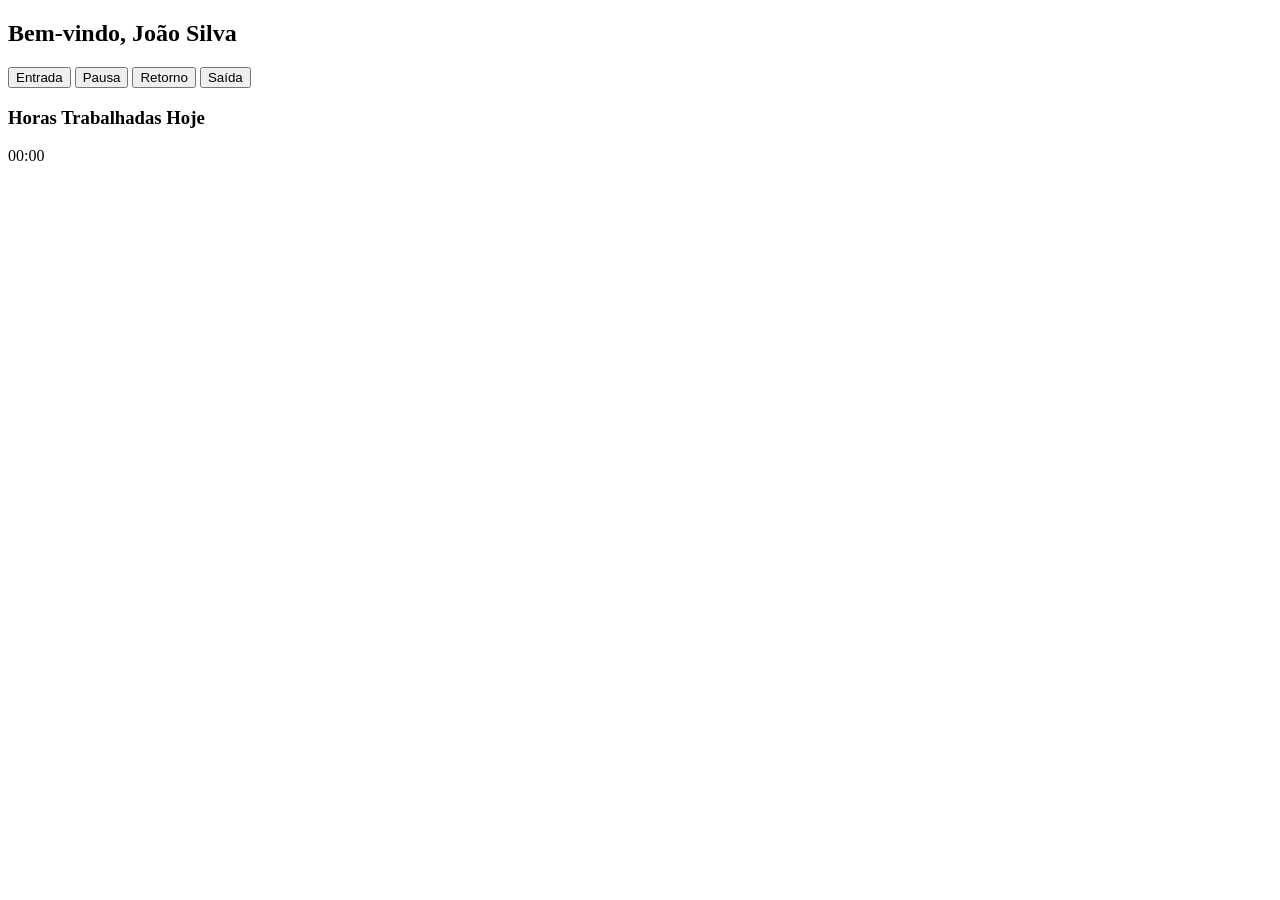
==== dashboard.html @ a7e47aa9 "Create dashboard.html" ====
<!DOCTYPE html>
<html>
<head>
    <title>Dashboard - Controle de Ponto</title>
    <link rel="stylesheet" href="style.css">
</head>
<body>
    <div class="dashboard">
        <h2>Bem-vindo, João Silva</h2>
        <div id="relogio"></div>
        
        <div class="buttons">
            <button onclick="registrar('entrada')">Entrada</button>
            <button onclick="registrar('pausa')">Pausa</button>
            <button onclick="registrar('retorno')">Retorno</button>
            <button onclick="registrar('saida')">Saída</button>
        </div>

        <div class="relatorio">
            <h3>Horas Trabalhadas Hoje</h3>
            <p id="horas">00:00</p>
        </div>
    </div>
    <script src="script.js"></script>
</body>
</html>
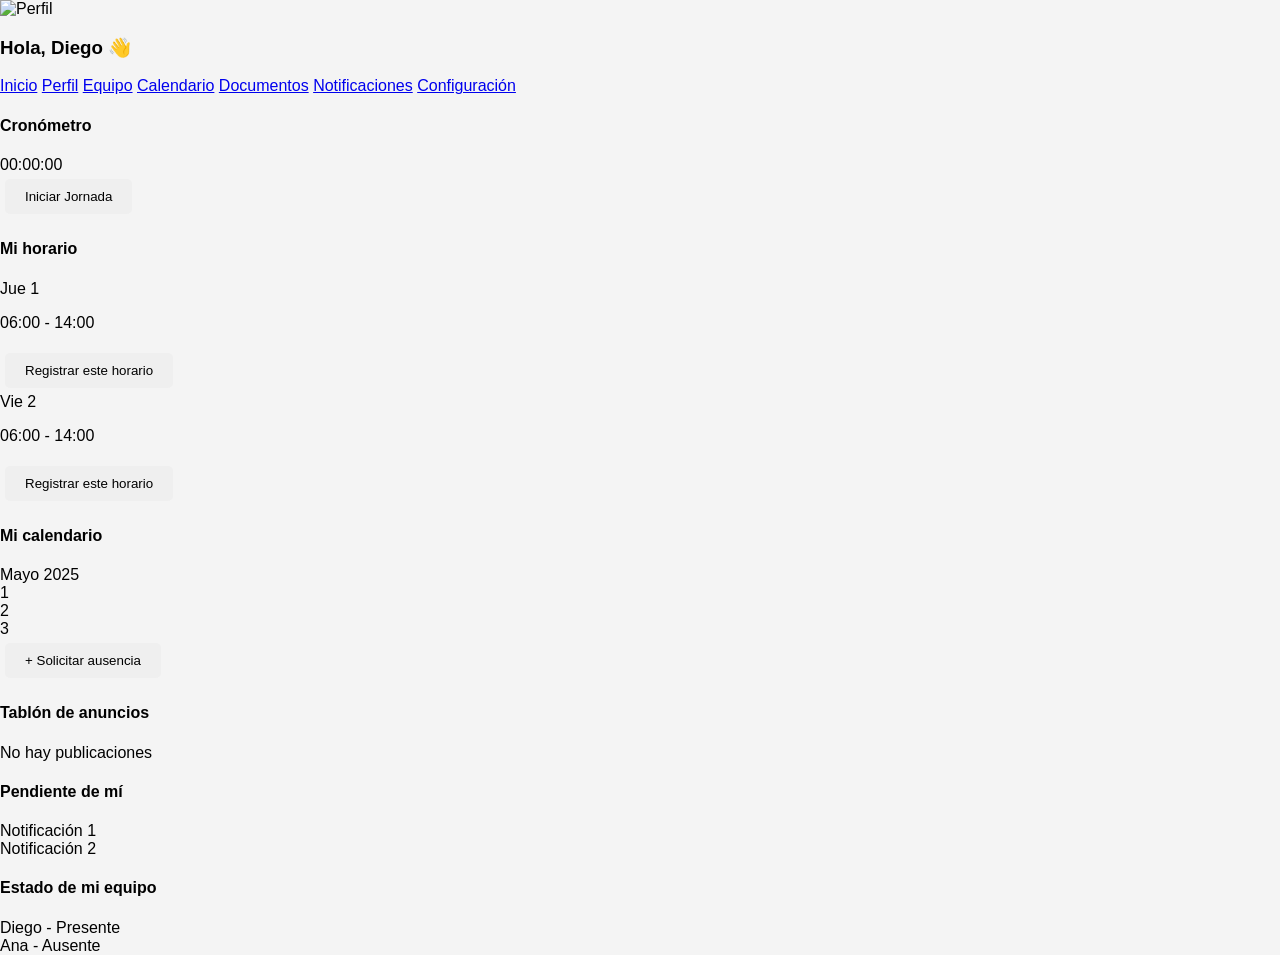
==== commit f7e7a3d4: "Update dashboard.html" ====
--- a/dashboard.html
+++ b/dashboard.html
@@ -1,26 +1,91 @@
 <!DOCTYPE html>
 <html>
 <head>
-    <title>Dashboard - Controle de Ponto</title>
+    <title>Dashboard de Controle de Ponto</title>
     <link rel="stylesheet" href="style.css">
 </head>
 <body>
-    <div class="dashboard">
-        <h2>Bem-vindo, João Silva</h2>
-        <div id="relogio"></div>
-        
-        <div class="buttons">
-            <button onclick="registrar('entrada')">Entrada</button>
-            <button onclick="registrar('pausa')">Pausa</button>
-            <button onclick="registrar('retorno')">Retorno</button>
-            <button onclick="registrar('saida')">Saída</button>
+    <!-- Barra lateral -->
+    <div class="sidebar">
+        <img src="profile.jpg" alt="Perfil" class="avatar">
+        <h3>Hola, Diego 👋</h3>
+        <nav>
+            <a href="#"><i class="fas fa-home"></i> Inicio</a>
+            <a href="#"><i class="fas fa-user"></i> Perfil</a>
+            <a href="#"><i class="fas fa-users"></i> Equipo</a>
+            <a href="#"><i class="fas fa-calendar"></i> Calendario</a>
+            <a href="#"><i class="fas fa-file"></i> Documentos</a>
+            <a href="#"><i class="fas fa-bell"></i> Notificaciones</a>
+            <a href="#"><i class="fas fa-cog"></i> Configuración</a>
+        </nav>
+    </div>
+
+    <!-- Conteúdo principal -->
+    <div class="main-content">
+        <!-- Header -->
+        <div class="header">
+            <div class="cronometro">
+                <h4>Cronómetro</h4>
+                <div class="timer">00:00:00</div>
+                <button>Iniciar Jornada</button>
+            </div>
+            <div class="mi-horario">
+                <h4>Mi horario</h4>
+                <div class="schedule">
+                    <div class="day">
+                        <span>Jue 1</span>
+                        <p>06:00 - 14:00</p>
+                        <button>Registrar este horario</button>
+                    </div>
+                    <div class="day">
+                        <span>Vie 2</span>
+                        <p>06:00 - 14:00</p>
+                        <button>Registrar este horario</button>
+                    </div>
+                </div>
+            </div>
         </div>
 
-        <div class="relatorio">
-            <h3>Horas Trabalhadas Hoje</h3>
-            <p id="horas">00:00</p>
+        <!-- Seções principais -->
+        <div class="sections">
+            <div class="section mi-calendario">
+                <h4>Mi calendario</h4>
+                <div class="calendar">
+                    <div class="month">Mayo 2025</div>
+                    <div class="days">
+                        <div class="day">1</div>
+                        <div class="day active">2</div>
+                        <div class="day">3</div>
+                        <!-- ... mais dias ... -->
+                    </div>
+                </div>
+                <button>+ Solicitar ausencia</button>
+            </div>
+
+            <div class="section tablon-anuncios">
+                <h4>Tablón de anuncios</h4>
+                <div class="no-data">No hay publicaciones</div>
+            </div>
+
+            <div class="section pendiente-de-mi">
+                <h4>Pendiente de mí</h4>
+                <div class="notifications">
+                    <div class="notification">Notificación 1</div>
+                    <div class="notification">Notificación 2</div>
+                </div>
+            </div>
+
+            <div class="section estado-equipo">
+                <h4>Estado de mi equipo</h4>
+                <div class="team-status">
+                    <div class="member">Diego - Presente</div>
+                    <div class="member">Ana - Ausente</div>
+                </div>
+            </div>
         </div>
     </div>
+
+    <!-- Scripts -->
     <script src="script.js"></script>
 </body>
 </html>
--- a/style.css
+++ b/style.css
@@ -0,0 +1,44 @@
+body {
+    font-family: Arial, sans-serif;
+    background: #f4f4f4;
+    margin: 0;
+    padding: 0;
+}
+
+.login-container, .dashboard {
+    max-width: 400px;
+    margin: 50px auto;
+    padding: 20px;
+    background: white;
+    border-radius: 8px;
+    box-shadow: 0 0 10px rgba(0,0,0,0.1);
+}
+
+button {
+    padding: 10px 20px;
+    margin: 5px;
+    border: none;
+    border-radius: 5px;
+    cursor: pointer;
+}
+
+button:hover {
+    opacity: 0.9;
+}
+
+#relogio {
+    font-size: 1.5em;
+    margin: 20px 0;
+    text-align: center;
+}
+
+.buttons {
+    display: flex;
+    justify-content: space-around;
+    flex-wrap: wrap;
+}
+
+.buttons button:nth-child(1) { background: #28a745; color: white; } /* Entrada */
+.buttons button:nth-child(2) { background: #ffc107; color: black; } /* Pausa */
+.buttons button:nth-child(3) { background: #17a2b8; color: white; } /* Retorno */
+.buttons button:nth-child(4) { background: #dc3545; color: white; } /* Saída */
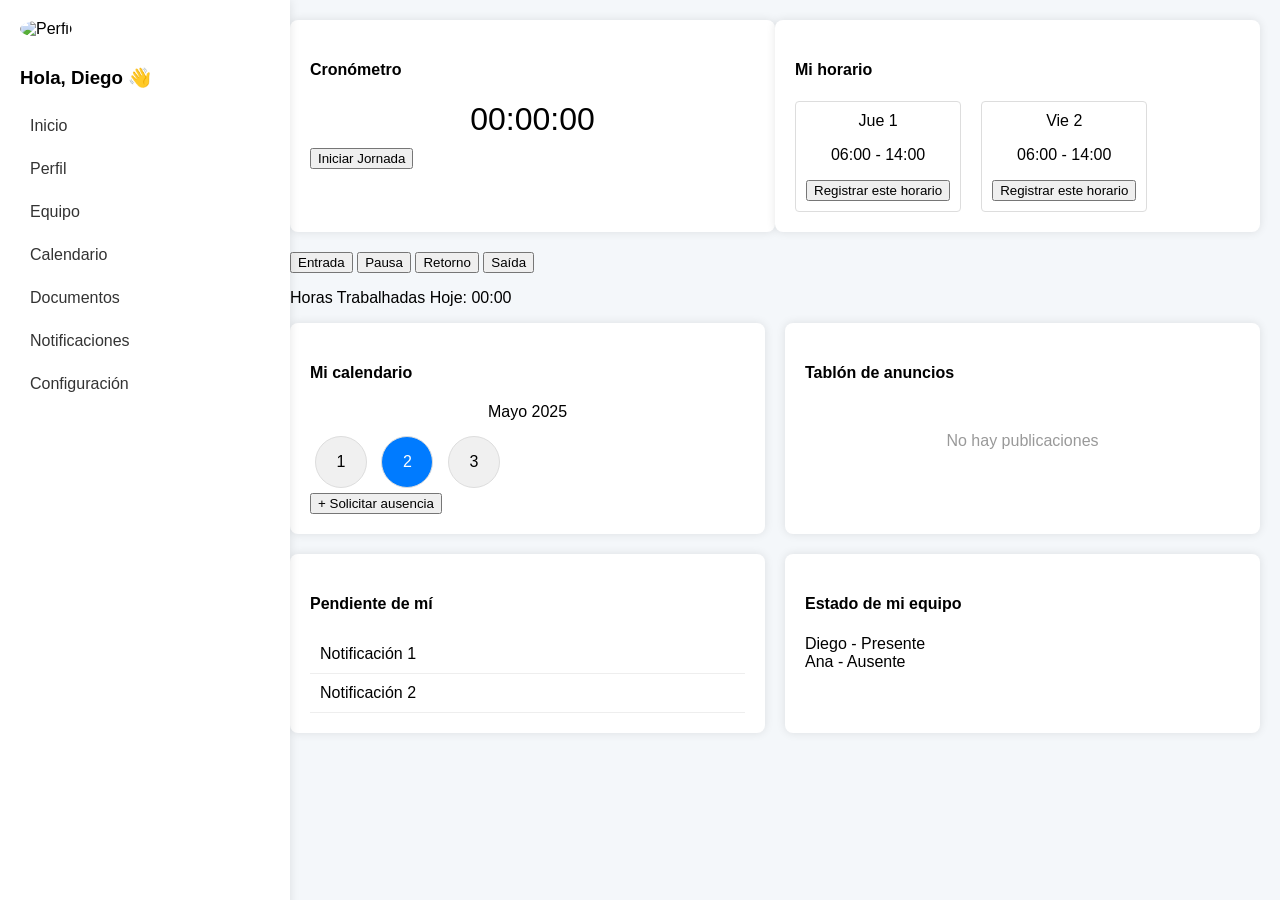
==== commit d9c9e64c: "Update dashboard.html" ====
--- a/dashboard.html
+++ b/dashboard.html
@@ -45,7 +45,13 @@
                 </div>
             </div>
         </div>
-
+<div class="buttons">
+    <button onclick="registrar('entrada')">Entrada</button>
+    <button onclick="registrar('pausa')">Pausa</button>
+    <button onclick="registrar('retorno')">Retorno</button>
+    <button onclick="registrar('saida')">Saída</button>
+</div>
+<p>Horas Trabalhadas Hoje: <span id="horas-trabalhadas">00:00</span></p>
         <!-- Seções principais -->
         <div class="sections">
             <div class="section mi-calendario">
--- a/style.css
+++ b/style.css
@@ -1,44 +1,118 @@
 body {
     font-family: Arial, sans-serif;
-    background: #f4f4f4;
     margin: 0;
     padding: 0;
+    background: #f4f7fa;
 }
 
-.login-container, .dashboard {
-    max-width: 400px;
-    margin: 50px auto;
+.sidebar {
+    position: fixed;
+    top: 0;
+    left: 0;
+    width: 250px;
+    height: 100vh;
+    background: white;
+    box-shadow: 0 0 10px rgba(0,0,0,0.1);
+    padding: 20px;
+}
+
+.avatar {
+    width: 80px;
+    border-radius: 50%;
+    margin-bottom: 10px;
+}
+
+.sidebar nav a {
+    display: block;
+    padding: 10px;
+    color: #333;
+    text-decoration: none;
+    margin-bottom: 5px;
+    transition: 0.3s;
+}
+
+.sidebar nav a:hover {
+    background: #e0f2ff;
+}
+
+.main-content {
+    margin-left: 270px;
+    padding: 20px;
+}
+
+.header {
+    display: flex;
+    justify-content: space-between;
+    margin-bottom: 20px;
+}
+
+.cronometro, .mi-horario {
+    flex: 1;
     padding: 20px;
     background: white;
     border-radius: 8px;
     box-shadow: 0 0 10px rgba(0,0,0,0.1);
 }
 
-button {
-    padding: 10px 20px;
-    margin: 5px;
-    border: none;
-    border-radius: 5px;
-    cursor: pointer;
+.timer {
+    font-size: 2em;
+    text-align: center;
+    margin: 10px 0;
 }
 
-button:hover {
-    opacity: 0.9;
+.mi-horario .schedule {
+    display: flex;
+    gap: 20px;
 }
 
-#relogio {
-    font-size: 1.5em;
-    margin: 20px 0;
+.day {
     text-align: center;
+    padding: 10px;
+    border: 1px solid #ddd;
+    border-radius: 4px;
 }
 
-.buttons {
-    display: flex;
-    justify-content: space-around;
-    flex-wrap: wrap;
+.sections {
+    display: grid;
+    grid-template-columns: repeat(2, 1fr);
+    gap: 20px;
 }
 
-.buttons button:nth-child(1) { background: #28a745; color: white; } /* Entrada */
-.buttons button:nth-child(2) { background: #ffc107; color: black; } /* Pausa */
-.buttons button:nth-child(3) { background: #17a2b8; color: white; } /* Retorno */
-.buttons button:nth-child(4) { background: #dc3545; color: white; } /* Saída */
+.section {
+    padding: 20px;
+    background: white;
+    border-radius: 8px;
+    box-shadow: 0 0 10px rgba(0,0,0,0.1);
+}
+
+.calendar .month {
+    text-align: center;
+    margin-bottom: 10px;
+}
+
+.days .day {
+    display: inline-block;
+    width: 30px;
+    height: 30px;
+    border-radius: 50%;
+    background: #f0f0f0;
+    margin: 5px;
+    text-align: center;
+    line-height: 30px;
+}
+
+.days .day.active {
+    background: #007bff;
+    color: white;
+}
+
+.no-data {
+    text-align: center;
+    color: #999;
+    margin-top: 50px;
+}
+
+.notification {
+    padding: 10px;
+    border-bottom: 1px solid #eee;
+}
